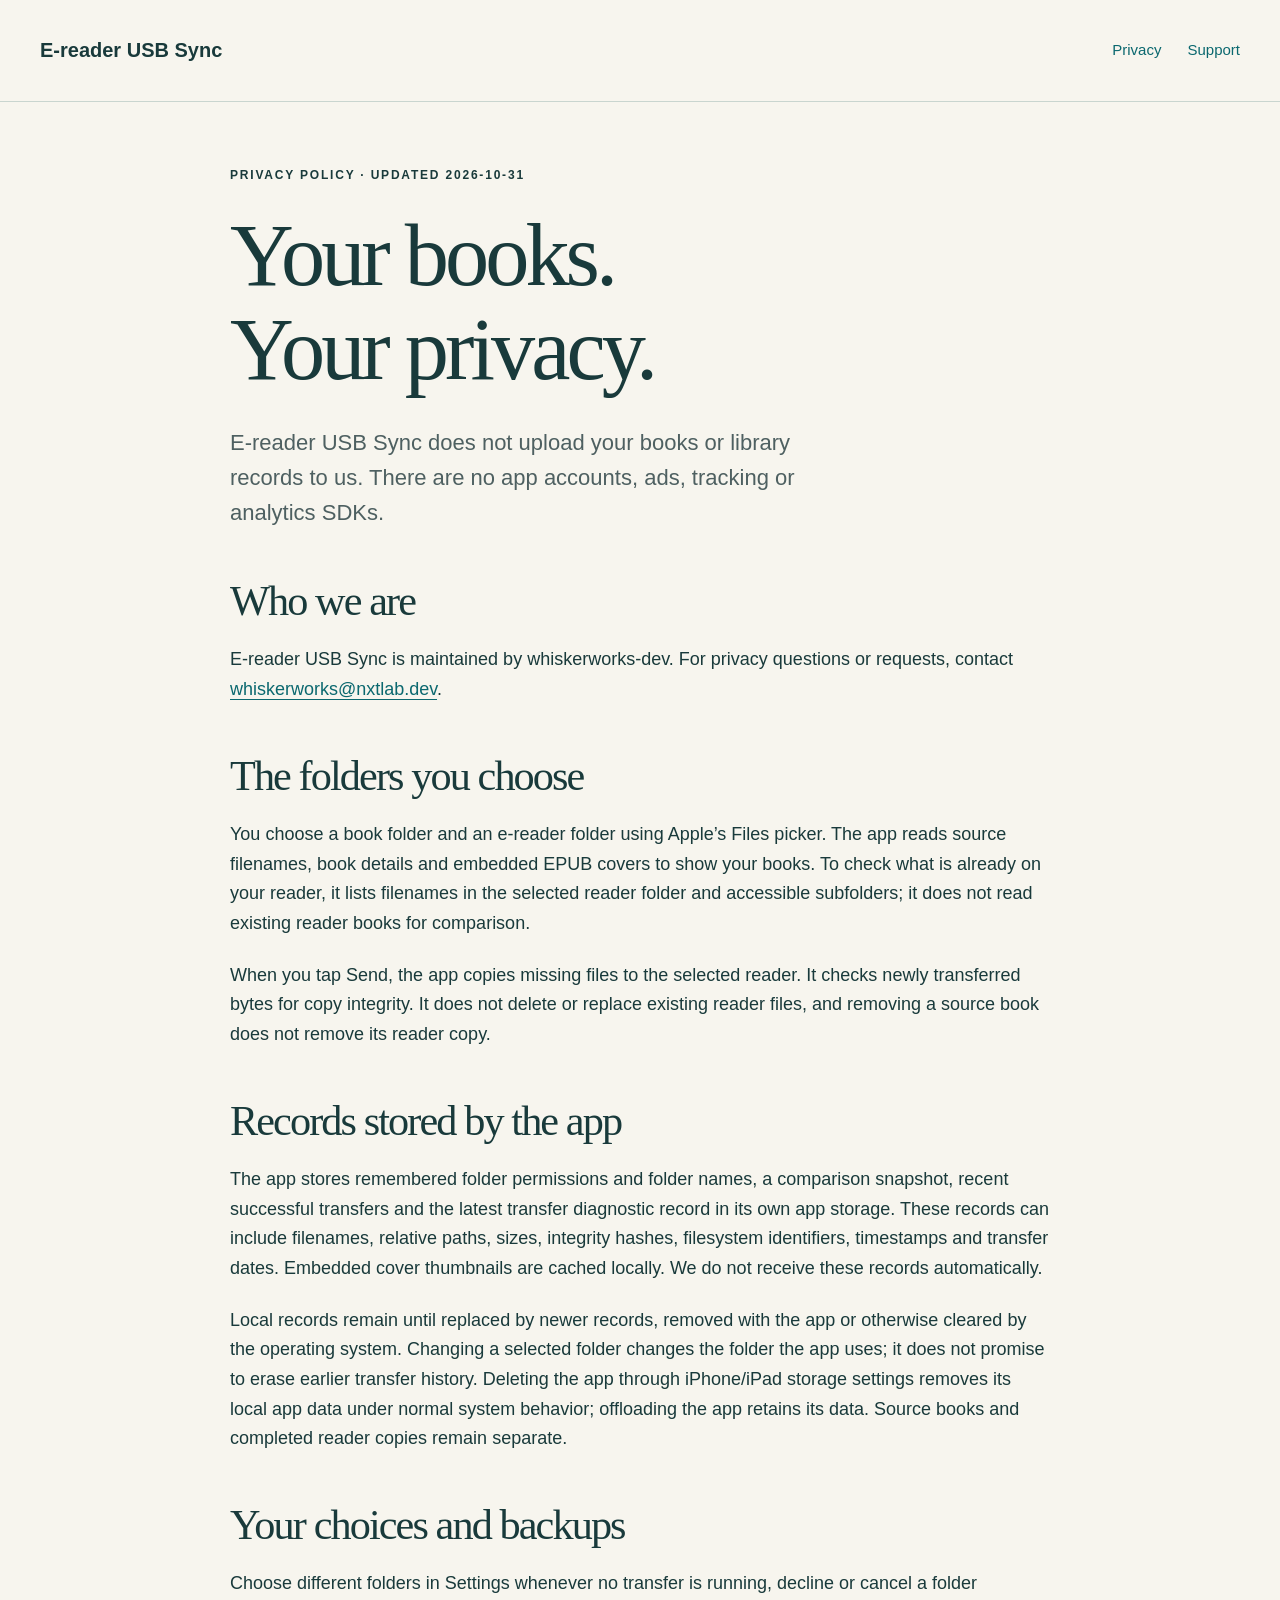
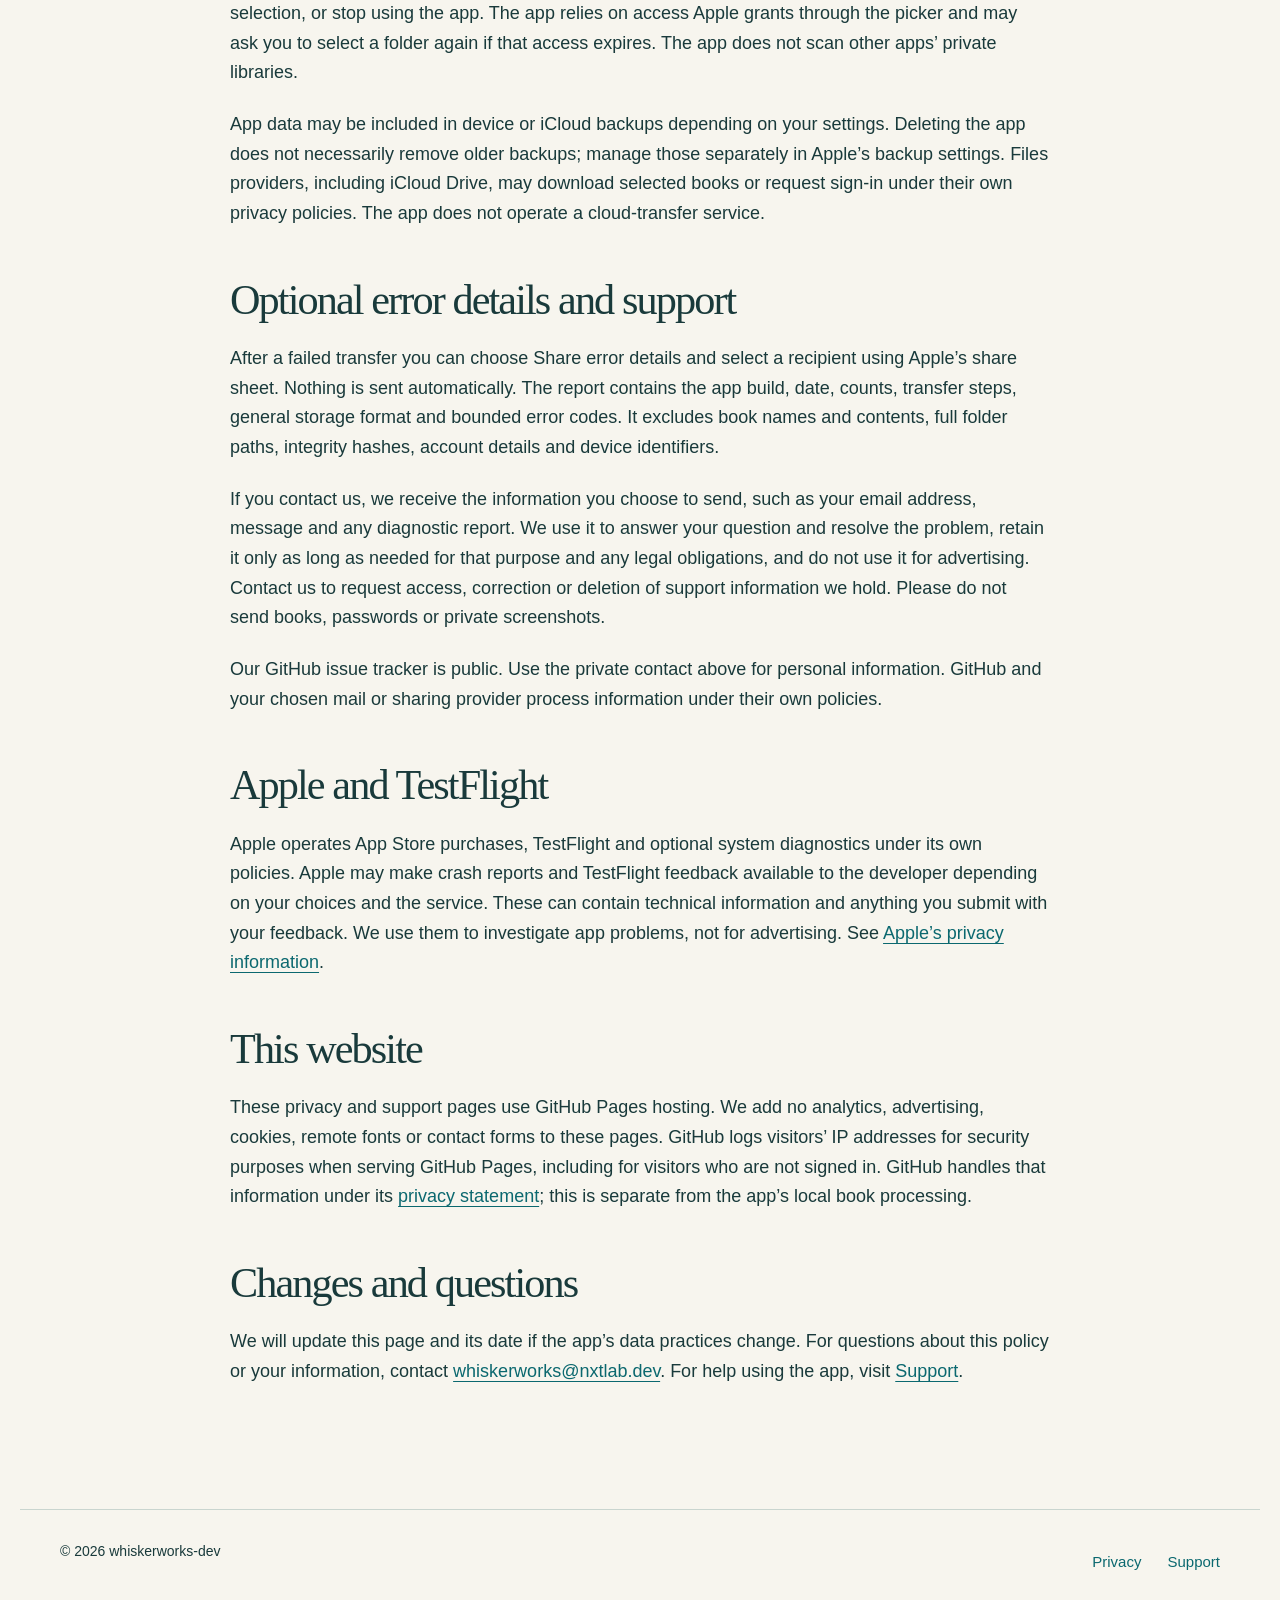
==== privacy/index.html @ 21d6f681 "Publish privacy and support pages for E-reader USB Sync" ====
<!doctype html><html lang="en"><head><meta charset="utf-8"><meta name="viewport" content="width=device-width,initial-scale=1"><title>Privacy policy — E-reader USB Sync</title><meta name="description" content="What E-reader USB Sync stores, how your books are handled, and your choices about folder access, backups and optional support reports."><meta name="robots" content="index,follow"><link rel="canonical" href="https://ereadersync.nxtlab.dev/privacy/"><link rel="stylesheet" href="/assets/style.css"><link rel="icon" href="data:,"></head><body><a class="skip" href="#main">Skip to content</a><header><a class="brand" href="/">E-reader USB Sync</a><nav aria-label="Main navigation"><a href="/privacy/">Privacy</a><a href="/support/">Support</a></nav></header><main id="main">
<p class="eyebrow">Privacy policy · Updated 2026-10-31</p>
<h1>Your books.<br>Your privacy.</h1>
<p class="lead">E-reader USB Sync does not upload your books or library records to us. There are no app accounts, ads, tracking or analytics SDKs.</p>

<h2>Who we are</h2>
<p>E-reader USB Sync is maintained by whiskerworks-dev. For privacy questions or requests, contact <a href="mailto:whiskerworks@nxtlab.dev">whiskerworks@nxtlab.dev</a>.</p>
<h2>The folders you choose</h2>
<p>You choose a book folder and an e-reader folder using Apple’s Files picker. The app reads source filenames, book details and embedded EPUB covers to show your books. To check what is already on your reader, it lists filenames in the selected reader folder and accessible subfolders; it does not read existing reader books for comparison.</p>
<p>When you tap Send, the app copies missing files to the selected reader. It checks newly transferred bytes for copy integrity. It does not delete or replace existing reader files, and removing a source book does not remove its reader copy.</p>
<h2>Records stored by the app</h2>
<p>The app stores remembered folder permissions and folder names, a comparison snapshot, recent successful transfers and the latest transfer diagnostic record in its own app storage. These records can include filenames, relative paths, sizes, integrity hashes, filesystem identifiers, timestamps and transfer dates. Embedded cover thumbnails are cached locally. We do not receive these records automatically.</p>
<p>Local records remain until replaced by newer records, removed with the app or otherwise cleared by the operating system. Changing a selected folder changes the folder the app uses; it does not promise to erase earlier transfer history. Deleting the app through iPhone/iPad storage settings removes its local app data under normal system behavior; offloading the app retains its data. Source books and completed reader copies remain separate.</p>
<h2>Your choices and backups</h2>
<p>Choose different folders in Settings whenever no transfer is running, decline or cancel a folder selection, or stop using the app. The app relies on access Apple grants through the picker and may ask you to select a folder again if that access expires. The app does not scan other apps’ private libraries.</p>
<p>App data may be included in device or iCloud backups depending on your settings. Deleting the app does not necessarily remove older backups; manage those separately in Apple’s backup settings. Files providers, including iCloud Drive, may download selected books or request sign-in under their own privacy policies. The app does not operate a cloud-transfer service.</p>
<h2>Optional error details and support</h2>
<p>After a failed transfer you can choose Share error details and select a recipient using Apple’s share sheet. Nothing is sent automatically. The report contains the app build, date, counts, transfer steps, general storage format and bounded error codes. It excludes book names and contents, full folder paths, integrity hashes, account details and device identifiers.</p>
<p>If you contact us, we receive the information you choose to send, such as your email address, message and any diagnostic report. We use it to answer your question and resolve the problem, retain it only as long as needed for that purpose and any legal obligations, and do not use it for advertising. Contact us to request access, correction or deletion of support information we hold. Please do not send books, passwords or private screenshots.</p>
<p>Our GitHub issue tracker is public. Use the private contact above for personal information. GitHub and your chosen mail or sharing provider process information under their own policies.</p>
<h2>Apple and TestFlight</h2>
<p>Apple operates App Store purchases, TestFlight and optional system diagnostics under its own policies. Apple may make crash reports and TestFlight feedback available to the developer depending on your choices and the service. These can contain technical information and anything you submit with your feedback. We use them to investigate app problems, not for advertising. See <a href="https://www.apple.com/legal/privacy/">Apple’s privacy information</a>.</p>
<h2>This website</h2>
<p>These privacy and support pages use GitHub Pages hosting. We add no analytics, advertising, cookies, remote fonts or contact forms to these pages. GitHub logs visitors’ IP addresses for security purposes when serving GitHub Pages, including for visitors who are not signed in. GitHub handles that information under its <a href="https://docs.github.com/en/site-policy/privacy-policies/github-general-privacy-statement">privacy statement</a>; this is separate from the app’s local book processing.</p>
<h2>Changes and questions</h2>
<p>We will update this page and its date if the app’s data practices change. For questions about this policy or your information, contact <a href="mailto:whiskerworks@nxtlab.dev">whiskerworks@nxtlab.dev</a>. For help using the app, visit <a href="/support/">Support</a>.</p></main><footer><p>© 2026 whiskerworks-dev</p><nav aria-label="Footer"><a href="/privacy/">Privacy</a><a href="/support/">Support</a></nav></footer></body></html>
---- assets/style.css ----
:root{color-scheme:light;--ink:#193a3b;--muted:#4e6061;--paper:#f7f5ee;--teal:#0b686f;--line:#c9d5cf}*{box-sizing:border-box}html{scroll-behavior:smooth}body{margin:0;background:var(--paper);color:var(--ink);font:18px/1.65 -apple-system,BlinkMacSystemFont,"Segoe UI",sans-serif}a{color:var(--teal);text-underline-offset:.22em}a:hover{color:#063e42}a:focus-visible{outline:3px solid #a8502b;outline-offset:5px}h1,h2,h3,p,figure{margin-top:0}h1,h2{font-family:Georgia,"Times New Roman",serif;font-weight:400;letter-spacing:-.045em;line-height:1.07}h1{font-size:clamp(3rem,6.9vw,6.6rem);margin-bottom:28px}h2{font-size:clamp(1.9rem,3.3vw,3.2rem);margin-top:48px;margin-bottom:22px}p{margin-bottom:22px}header{max-width:1320px;padding:28px 40px;margin:auto;display:flex;gap:32px;align-items:center;justify-content:space-between;border-bottom:1px solid var(--line)}.brand{font-size:20px;font-weight:700;color:var(--ink);text-decoration:none;display:flex;align-items:center;gap:12px}.brand-mark{display:grid;place-items:center;width:38px;height:42px;background:var(--teal);color:white;border-radius:5px 10px 10px 5px;font:28px Georgia}nav{display:flex;gap:26px;flex-wrap:wrap}nav a{font-size:15px;text-decoration:none;padding:10px 0}nav a[aria-current]{text-decoration:underline;font-weight:700}.skip{position:absolute;top:-100px;left:20px;background:white;padding:12px;z-index:5}.skip:focus{top:12px}main{max-width:900px;padding:64px 40px 100px;margin:auto}.home{max-width:1240px;display:grid;grid-template-columns:1.35fr .8fr;gap:50px;align-items:center}.lead{font-size:22px;line-height:1.6;max-width:630px;color:var(--muted)}.eyebrow{text-transform:uppercase;letter-spacing:.15em;font-size:12px;font-weight:700;margin-bottom:22px}.actions{display:flex;align-items:center;gap:24px;flex-wrap:wrap;margin:32px 0}.button{display:inline-flex;align-items:center;gap:35px;background:var(--teal);color:white;padding:16px 23px;border-radius:6px;text-decoration:none;font-weight:600}.button:hover{background:#06464b;color:white}.status,figcaption{font-size:13px;color:var(--muted)}.app-preview{margin:0;padding:25px 36px 18px;background:#e3ebe3;border:1px solid #d4dfd3;border-radius:160px 160px 12px 12px;text-align:center;transform:rotate(2deg)}.app-preview img{width:min(100%,270px);height:auto;display:block;margin:10px auto 20px;border-radius:28px;box-shadow:0 18px 42px #193a3b24}.app-preview figcaption{line-height:1.5}.full{grid-column:1/-1}.strip{display:flex;flex-wrap:wrap;justify-content:space-between;gap:20px;border-block:1px solid var(--line);padding:24px 0;font-size:14px;font-weight:600}.editorial{display:grid;grid-template-columns:1fr 1fr;gap:20px 70px}.editorial .eyebrow{grid-column:1/-1;margin-top:20px}.editorial h2{margin-top:0}.notice{padding:28px 32px;background:#e8eee7;border-left:3px solid var(--teal);border-radius:0 8px 8px 0;margin:30px 0}.notice h2{margin-top:0}.steps{padding-left:25px}.steps li{padding-left:12px;margin-bottom:36px}.steps h2{font-size:30px}table{width:100%;border-collapse:collapse;font-size:16px;margin:24px 0}th,td{padding:14px;text-align:left;vertical-align:top;border-bottom:1px solid var(--line)}th{background:#e8eee7}.table-scroll{overflow:auto}footer{border-top:1px solid var(--line);padding:30px 40px;max-width:1240px;margin:auto;font-size:14px;display:flex;gap:20px;justify-content:space-between;flex-wrap:wrap}footer p{margin:0}.draft{font-size:14px;background:#fff3df;border-left:3px solid #9c5c21;padding:15px 20px}li{margin-bottom:12px}@media(max-width:760px){header{padding:20px;align-items:flex-start;flex-direction:column;gap:10px}nav{gap:18px}main{padding:40px 22px 60px}.home{display:block}.app-preview{margin:35px 0;border-radius:90px 90px 12px 12px}.app-preview img{width:220px}.full{margin-top:40px}.editorial{display:block}.strip{display:block}.strip span{display:block;padding:8px 0}.notice{padding:22px}.lead{font-size:20px}footer{padding:26px 22px}}@media(prefers-reduced-motion:reduce){html{scroll-behavior:auto}}
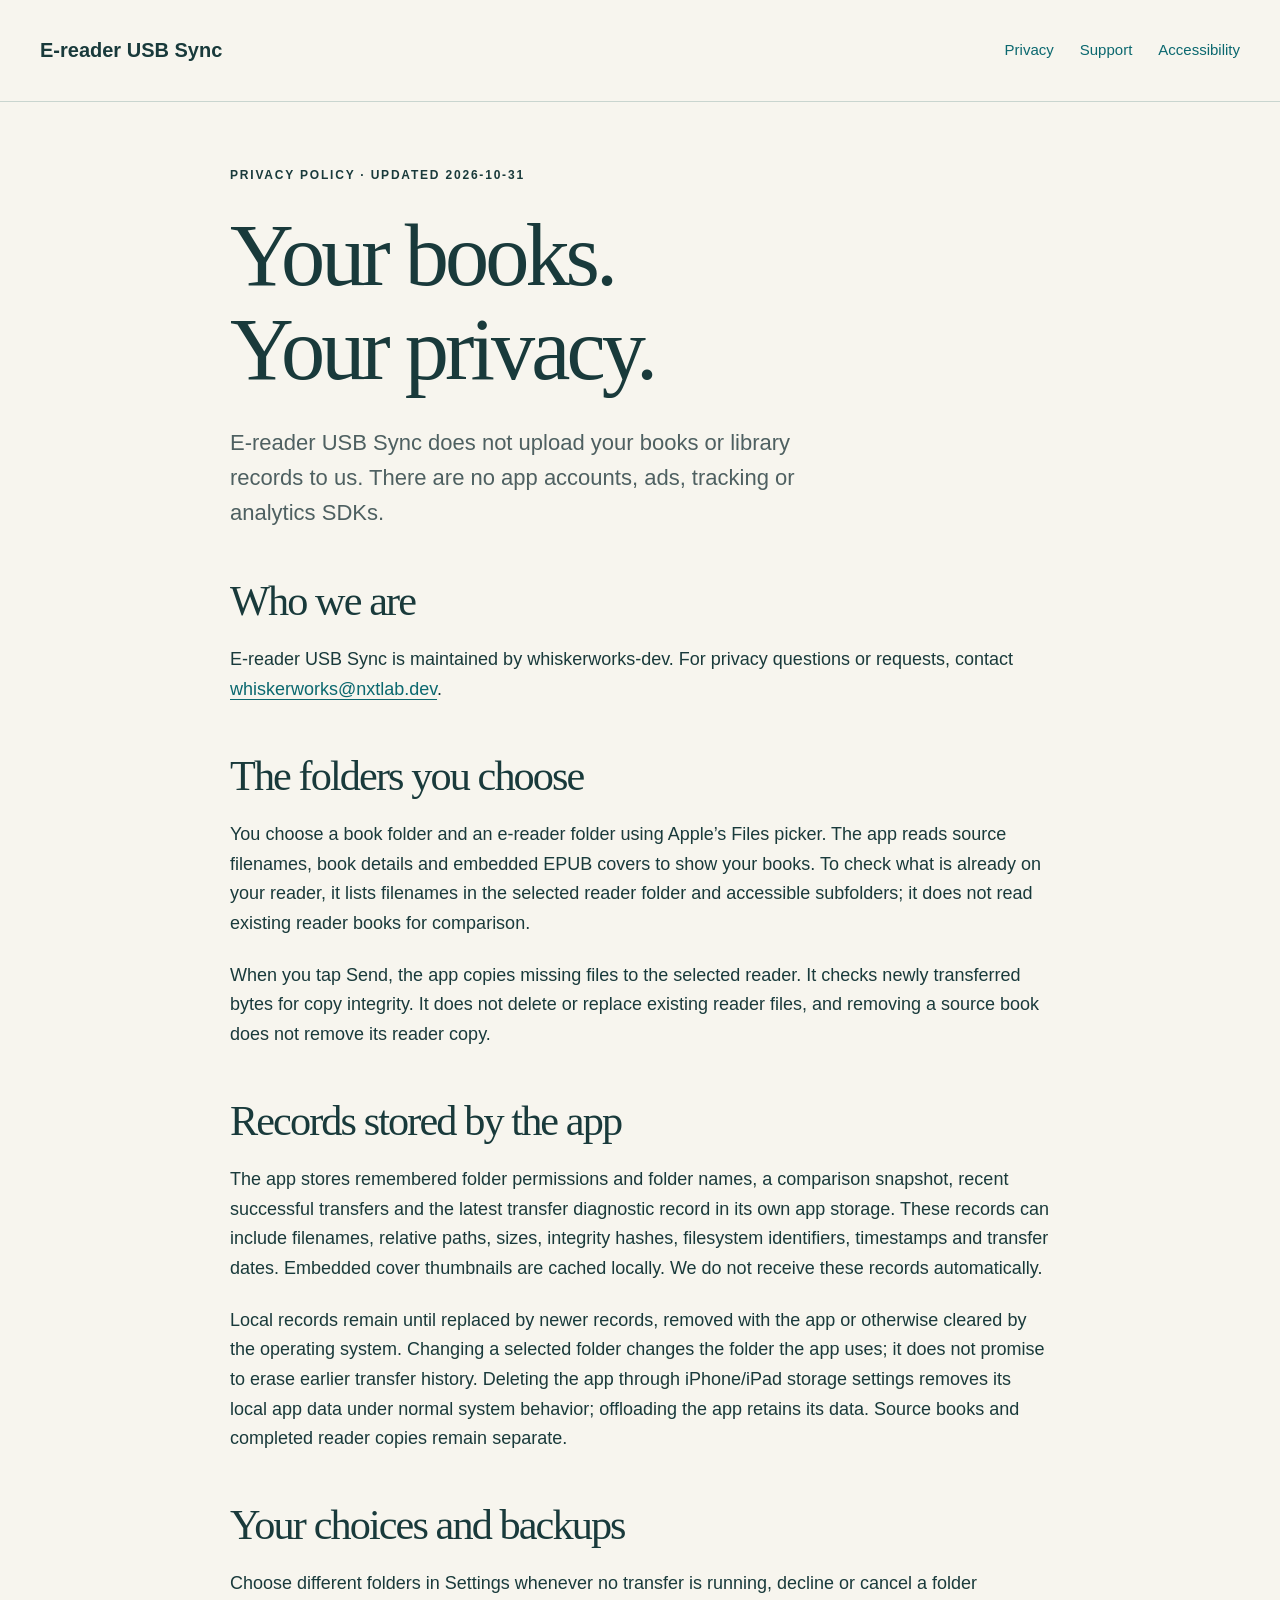
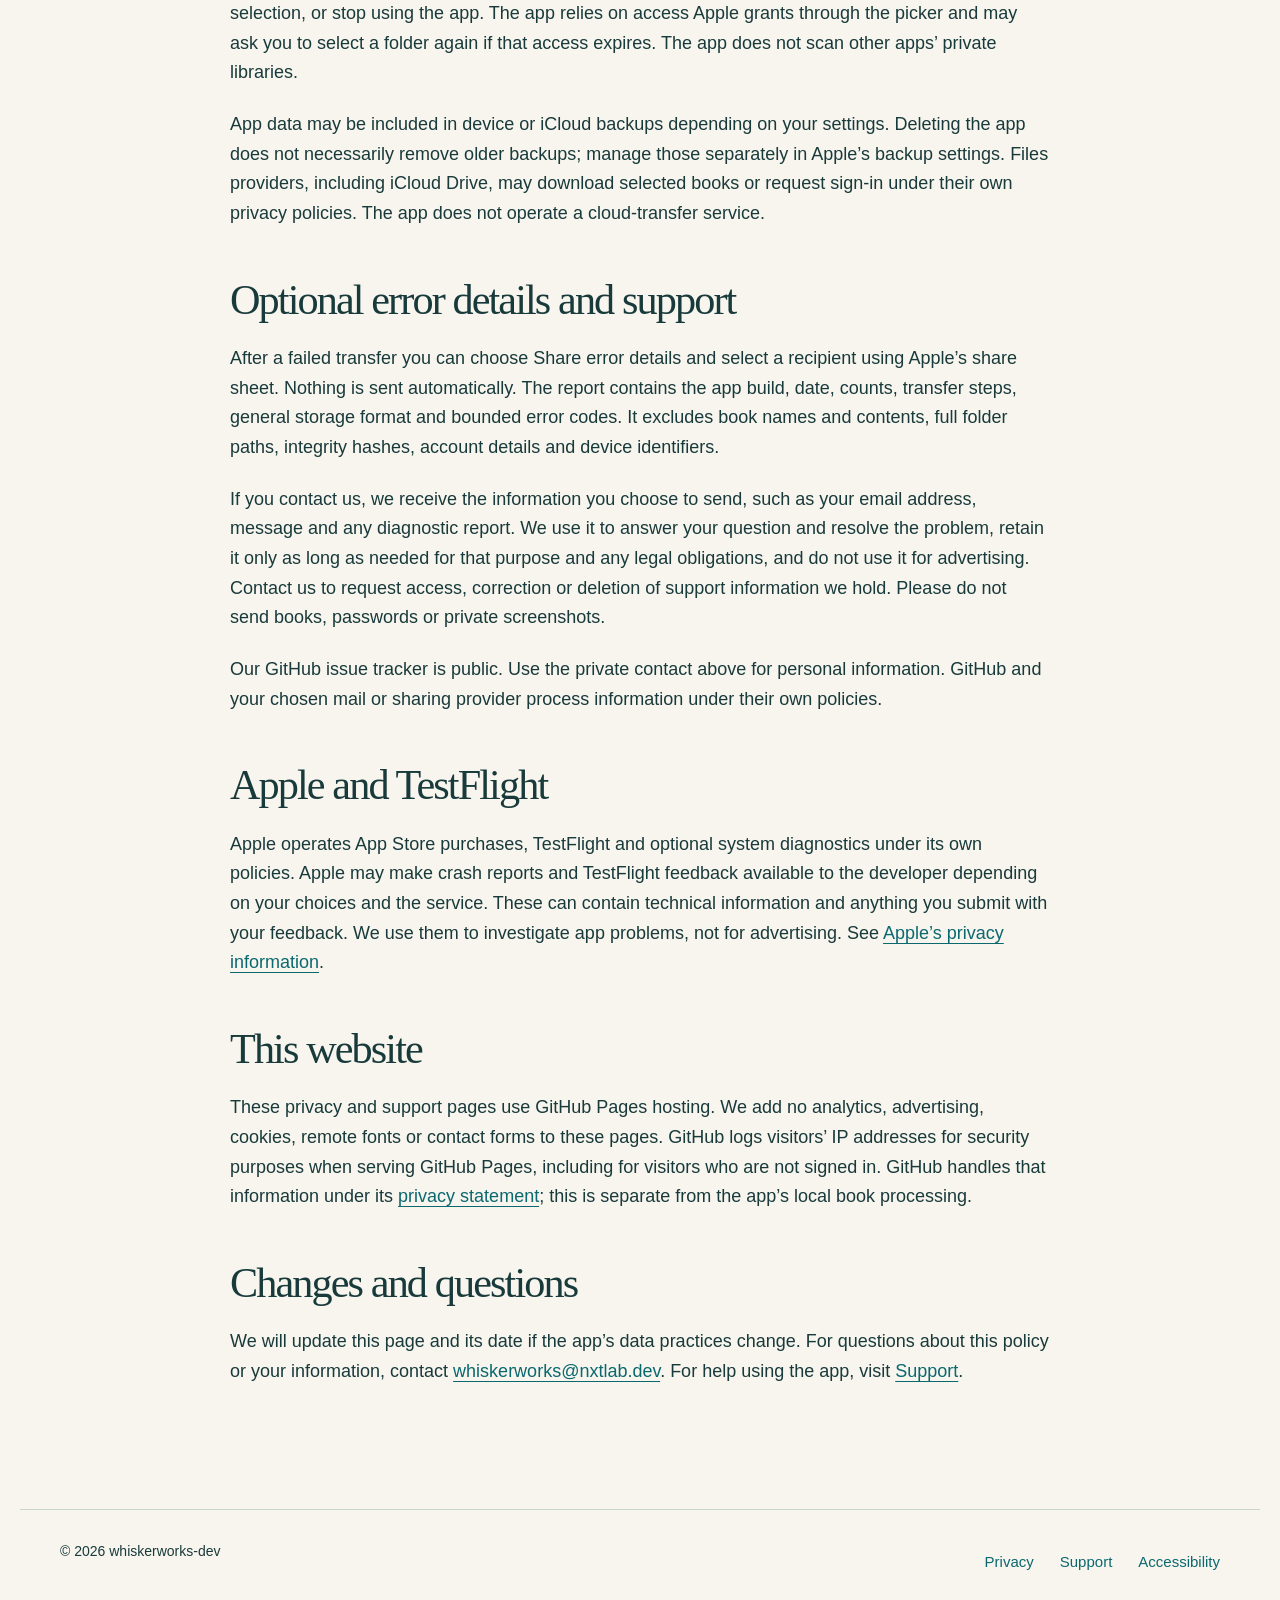
==== commit fdff8415: "Add accessibility information and support contact" ====
--- a/privacy/index.html
+++ b/privacy/index.html
@@ -1,4 +1,4 @@
-<!doctype html><html lang="en"><head><meta charset="utf-8"><meta name="viewport" content="width=device-width,initial-scale=1"><title>Privacy policy — E-reader USB Sync</title><meta name="description" content="What E-reader USB Sync stores, how your books are handled, and your choices about folder access, backups and optional support reports."><meta name="robots" content="index,follow"><link rel="canonical" href="https://ereadersync.nxtlab.dev/privacy/"><link rel="stylesheet" href="/assets/style.css"><link rel="icon" href="data:,"></head><body><a class="skip" href="#main">Skip to content</a><header><a class="brand" href="/">E-reader USB Sync</a><nav aria-label="Main navigation"><a href="/privacy/">Privacy</a><a href="/support/">Support</a></nav></header><main id="main">
+<!doctype html><html lang="en"><head><meta charset="utf-8"><meta name="viewport" content="width=device-width,initial-scale=1"><title>Privacy policy — E-reader USB Sync</title><meta name="description" content="What E-reader USB Sync stores, how your books are handled, and your choices about folder access, backups and optional support reports."><meta name="robots" content="index,follow"><link rel="canonical" href="https://ereadersync.nxtlab.dev/privacy/"><link rel="stylesheet" href="/assets/style.css"><link rel="icon" href="data:,"></head><body><a class="skip" href="#main">Skip to content</a><header><a class="brand" href="/">E-reader USB Sync</a><nav aria-label="Main navigation"><a href="/privacy/">Privacy</a><a href="/support/">Support</a><a href="/accessibility/">Accessibility</a></nav></header><main id="main">
 <p class="eyebrow">Privacy policy · Updated 2026-10-31</p>
 <h1>Your books.<br>Your privacy.</h1>
 <p class="lead">E-reader USB Sync does not upload your books or library records to us. There are no app accounts, ads, tracking or analytics SDKs.</p>
@@ -23,4 +23,4 @@
 <h2>This website</h2>
 <p>These privacy and support pages use GitHub Pages hosting. We add no analytics, advertising, cookies, remote fonts or contact forms to these pages. GitHub logs visitors’ IP addresses for security purposes when serving GitHub Pages, including for visitors who are not signed in. GitHub handles that information under its <a href="https://docs.github.com/en/site-policy/privacy-policies/github-general-privacy-statement">privacy statement</a>; this is separate from the app’s local book processing.</p>
 <h2>Changes and questions</h2>
-<p>We will update this page and its date if the app’s data practices change. For questions about this policy or your information, contact <a href="mailto:whiskerworks@nxtlab.dev">whiskerworks@nxtlab.dev</a>. For help using the app, visit <a href="/support/">Support</a>.</p></main><footer><p>© 2026 whiskerworks-dev</p><nav aria-label="Footer"><a href="/privacy/">Privacy</a><a href="/support/">Support</a></nav></footer></body></html>+<p>We will update this page and its date if the app’s data practices change. For questions about this policy or your information, contact <a href="mailto:whiskerworks@nxtlab.dev">whiskerworks@nxtlab.dev</a>. For help using the app, visit <a href="/support/">Support</a>.</p></main><footer><p>© 2026 whiskerworks-dev</p><nav aria-label="Footer"><a href="/privacy/">Privacy</a><a href="/support/">Support</a><a href="/accessibility/">Accessibility</a></nav></footer></body></html>
